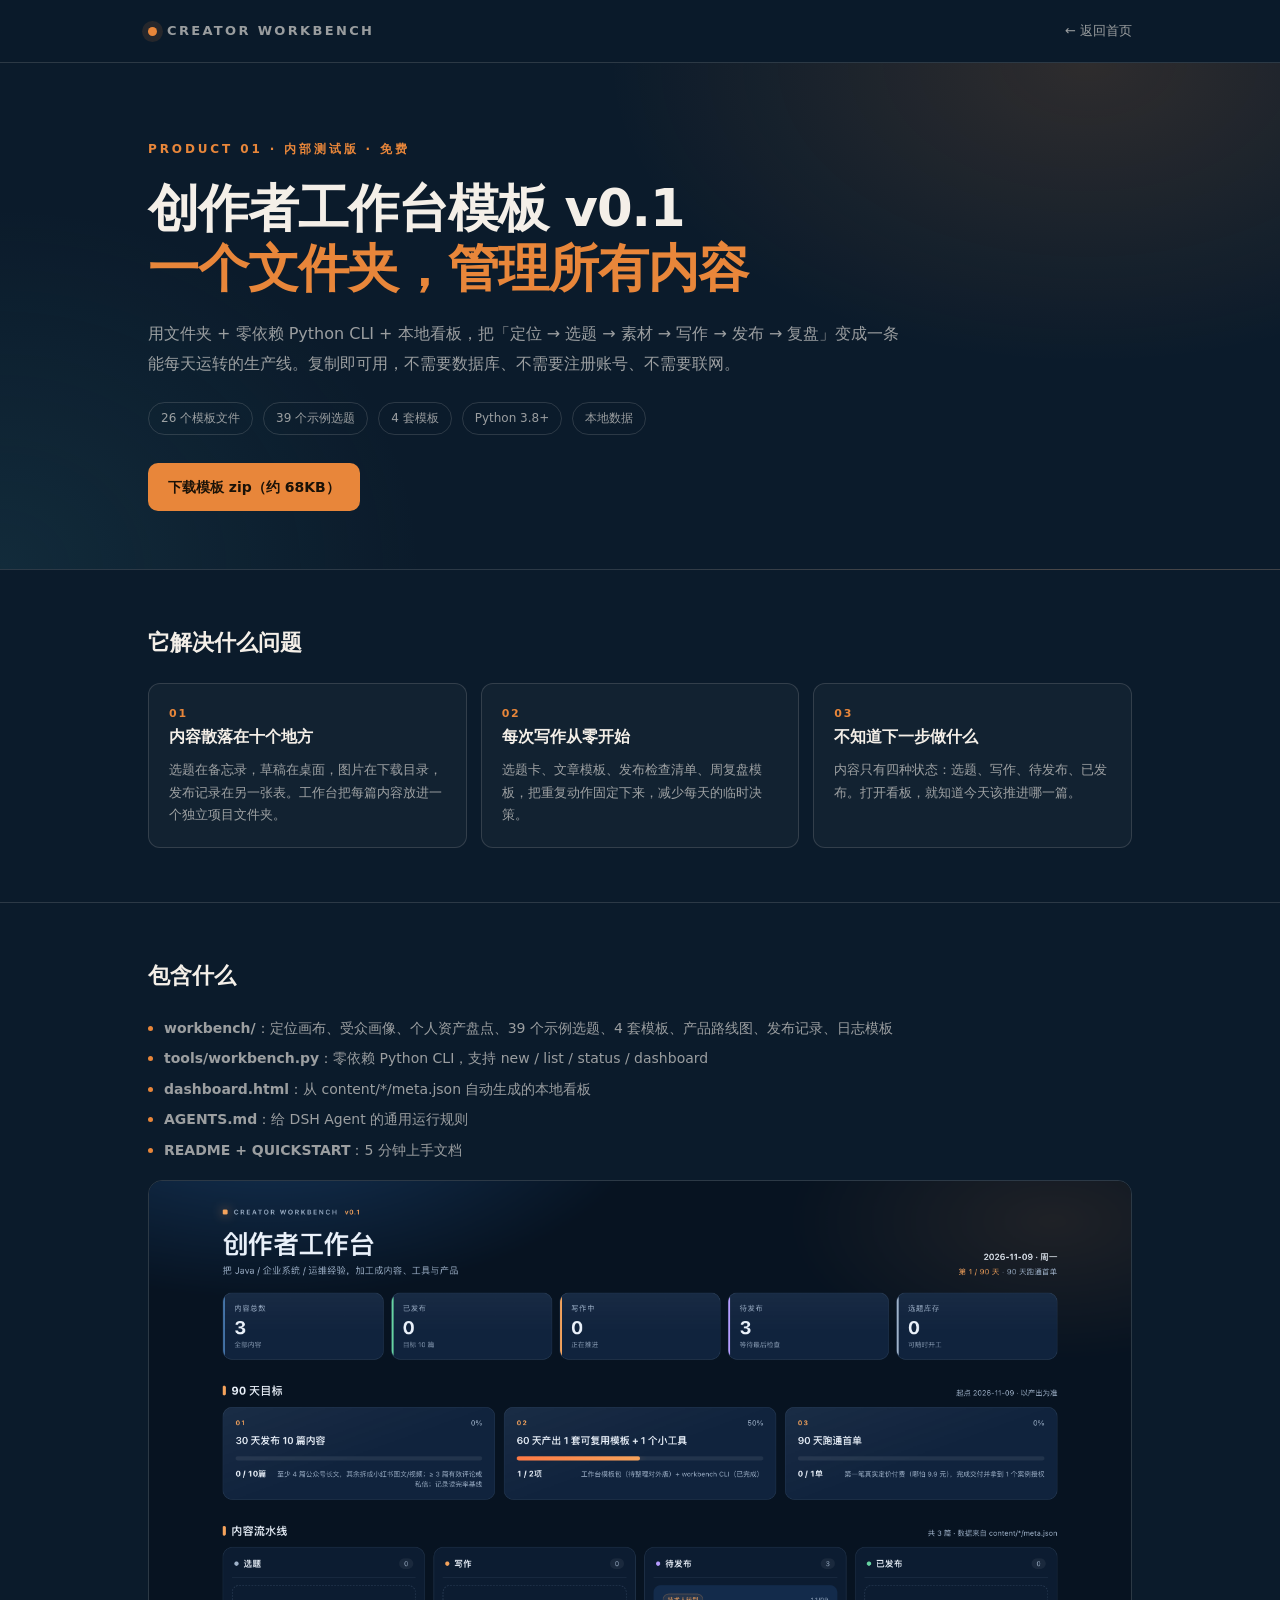
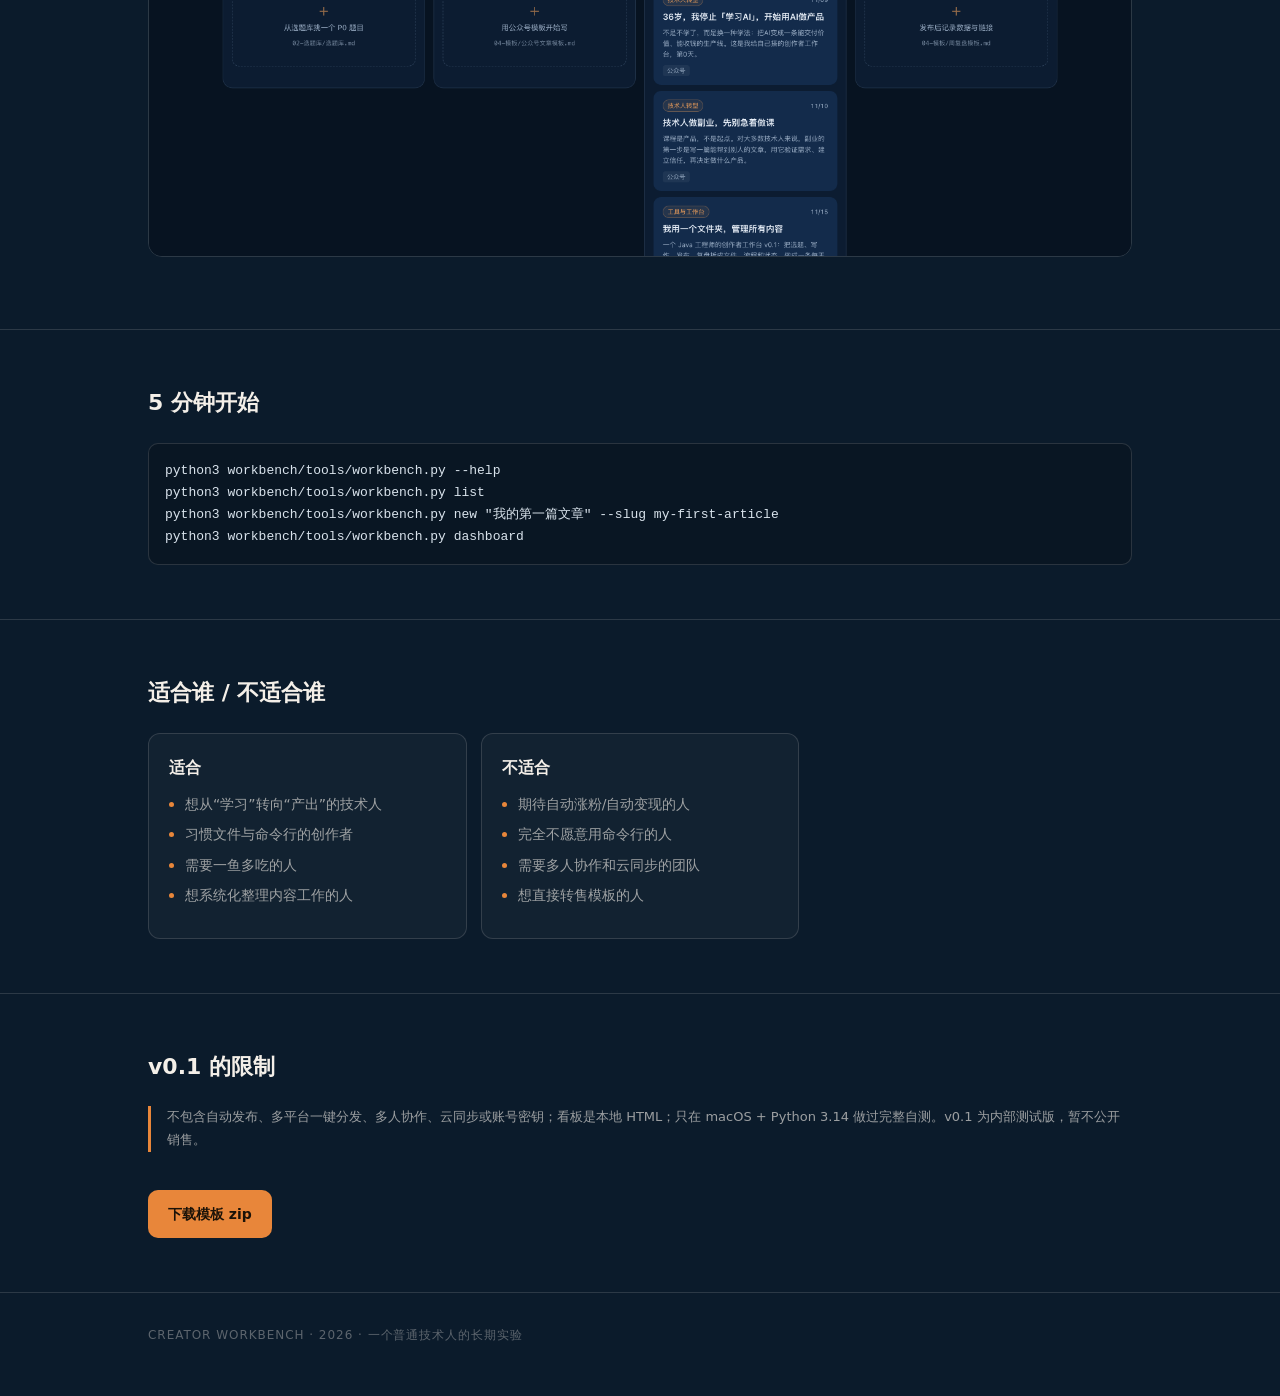
==== products/creator-workbench-template.html @ 11e23430 "Add product detail pages and product links" ====
<!doctype html><html lang="zh-CN"><head><meta charset="utf-8"><meta name="viewport" content="width=device-width, initial-scale=1"><title>创作者工作台模板 v0.1 · 一个文件夹管理所有内容</title><link rel="stylesheet" href="../assets/product.css"></head><body>
<nav class="nav"><div class="wrap nav-in"><a class="brand" href="../index.html"><span class="mark"></span>CREATOR WORKBENCH</a><a href="../index.html">← 返回首页</a></div></nav>
<header class="hero"><div class="wrap">
<div class="eyebrow">PRODUCT 01 · 内部测试版 · 免费</div>
<h1>创作者工作台模板 v0.1<br><span>一个文件夹，管理所有内容</span></h1>
<p class="lead">用文件夹 + 零依赖 Python CLI + 本地看板，把「定位 → 选题 → 素材 → 写作 → 发布 → 复盘」变成一条能每天运转的生产线。复制即可用，不需要数据库、不需要注册账号、不需要联网。</p>
<div class="pills"><span class="pill">26 个模板文件</span><span class="pill">39 个示例选题</span><span class="pill">4 套模板</span><span class="pill">Python 3.8+</span><span class="pill">本地数据</span></div>
<a class="download" href="../downloads/creator-workbench-template-v0.1.zip">下载模板 zip（约 68KB）</a>
</div></header>
<section class="section"><div class="wrap"><h2>它解决什么问题</h2><div class="grid">
<div class="card"><div class="num">01</div><h3>内容散落在十个地方</h3><p>选题在备忘录，草稿在桌面，图片在下载目录，发布记录在另一张表。工作台把每篇内容放进一个独立项目文件夹。</p></div>
<div class="card"><div class="num">02</div><h3>每次写作从零开始</h3><p>选题卡、文章模板、发布检查清单、周复盘模板，把重复动作固定下来，减少每天的临时决策。</p></div>
<div class="card"><div class="num">03</div><h3>不知道下一步做什么</h3><p>内容只有四种状态：选题、写作、待发布、已发布。打开看板，就知道今天该推进哪一篇。</p></div>
</div></div></section>
<section class="section"><div class="wrap"><h2>包含什么</h2><ul class="list"><li><b>workbench/</b>：定位画布、受众画像、个人资产盘点、39 个示例选题、4 套模板、产品路线图、发布记录、日志模板</li><li><b>tools/workbench.py</b>：零依赖 Python CLI，支持 new / list / status / dashboard</li><li><b>dashboard.html</b>：从 content/*/meta.json 自动生成的本地看板</li><li><b>AGENTS.md</b>：给 DSH Agent 的通用运行规则</li><li><b>README + QUICKSTART</b>：5 分钟上手文档</li></ul><img class="img" src="../assets/product-workbench-dashboard.png" alt="创作者工作台看板"></div></section>
<section class="section"><div class="wrap"><h2>5 分钟开始</h2><div class="code">python3 workbench/tools/workbench.py --help
python3 workbench/tools/workbench.py list
python3 workbench/tools/workbench.py new "我的第一篇文章" --slug my-first-article
python3 workbench/tools/workbench.py dashboard</div></div></section>
<section class="section"><div class="wrap"><h2>适合谁 / 不适合谁</h2><div class="grid"><div class="card"><h3>适合</h3><ul class="list"><li>想从“学习”转向“产出”的技术人</li><li>习惯文件与命令行的创作者</li><li>需要一鱼多吃的人</li><li>想系统化整理内容工作的人</li></ul></div><div class="card"><h3>不适合</h3><ul class="list"><li>期待自动涨粉/自动变现的人</li><li>完全不愿意用命令行的人</li><li>需要多人协作和云同步的团队</li><li>想直接转售模板的人</li></ul></div></div></div></section>
<section class="section"><div class="wrap"><h2>v0.1 的限制</h2><p class="note">不包含自动发布、多平台一键分发、多人协作、云同步或账号密钥；看板是本地 HTML；只在 macOS + Python 3.14 做过完整自测。v0.1 为内部测试版，暂不公开销售。</p><a class="download" href="../downloads/creator-workbench-template-v0.1.zip">下载模板 zip</a></div></section>
<footer class="footer"><div class="wrap">CREATOR WORKBENCH · 2026 · 一个普通技术人的长期实验</div></footer>
</body></html>
---- assets/product.css ----
:root{--navy:#0B1B2B;--navy2:#10283D;--orange:#E8863A;--cream:#F4EFE8;--dim:rgba(244,239,232,.62);--line:rgba(244,239,232,.14);--max:1040px}
*{box-sizing:border-box;margin:0;padding:0}html{scroll-behavior:smooth}body{background:var(--navy);color:var(--cream);font-family:"PingFang SC","Hiragino Sans GB","Microsoft YaHei",system-ui,sans-serif;-webkit-font-smoothing:antialiased;line-height:1.75}
a{color:inherit;text-decoration:none}.wrap{max-width:var(--max);margin:0 auto;padding:0 28px}
.nav{position:sticky;top:0;z-index:20;background:rgba(11,27,43,.86);backdrop-filter:blur(16px);border-bottom:1px solid var(--line)}
.nav-in{height:62px;display:flex;align-items:center;justify-content:space-between}.brand{font-size:13px;letter-spacing:.18em;font-weight:700;display:flex;align-items:center;gap:10px}.mark{width:9px;height:9px;border-radius:50%;background:var(--orange);box-shadow:0 0 0 6px rgba(232,134,58,.12)}.nav a{font-size:13px;color:var(--dim)}
.hero{padding:76px 0 58px;border-bottom:1px solid var(--line);background:radial-gradient(800px 500px at 85% 0%,rgba(232,134,58,.16),transparent 60%),radial-gradient(700px 600px at 0% 100%,rgba(45,106,120,.2),transparent 60%)}
.eyebrow{color:var(--orange);font-size:12px;letter-spacing:.24em;font-weight:600}h1{font-size:clamp(32px,4vw,52px);line-height:1.18;margin-top:18px;font-weight:800;letter-spacing:-.02em}h1 span{color:var(--orange)}.lead{margin-top:20px;color:var(--dim);font-size:16px;max-width:760px;line-height:1.9}.pills{display:flex;flex-wrap:wrap;gap:10px;margin-top:22px}.pill{font-size:12px;border:1px solid var(--line);border-radius:999px;padding:5px 12px;color:var(--dim)}.download{display:inline-flex;align-items:center;gap:8px;margin-top:28px;background:var(--orange);color:#1a1208;font-weight:700;font-size:14px;padding:12px 20px;border-radius:10px}.download:hover{background:#f19a53}
.section{padding:54px 0;border-bottom:1px solid var(--line)}h2{font-size:22px;font-weight:700;margin-bottom:20px}h3{font-size:16px;margin-bottom:8px;color:var(--cream)}p{font-size:14px;color:var(--dim);margin-bottom:10px}.grid{display:grid;grid-template-columns:repeat(3,1fr);gap:14px}.card{border:1px solid var(--line);border-radius:12px;padding:20px;background:rgba(244,239,232,.03)}.card p{font-size:13px;margin:0}.card .num{color:var(--orange);font-size:11px;letter-spacing:.16em;font-weight:600}.list{list-style:none;margin:10px 0}.list li{font-size:14px;color:var(--dim);padding-left:16px;position:relative;margin-bottom:6px}.list li:before{content:"";position:absolute;left:0;top:10px;width:5px;height:5px;border-radius:50%;background:var(--orange)}
.code{background:rgba(0,0,0,.18);border:1px solid var(--line);border-radius:10px;padding:16px;font:13px/1.7 ui-monospace,SFMono-Regular,Menlo,monospace;color:#d9e3ec;white-space:pre-wrap}
.img{display:block;width:100%;border:1px solid var(--line);border-radius:14px;margin:18px 0}.note{border-left:3px solid var(--orange);padding-left:16px;color:var(--dim);font-size:13px}.footer{padding:32px 0 50px;color:rgba(244,239,232,.35);font-size:12px;letter-spacing:.08em}
@media(max-width:820px){.grid{grid-template-columns:1fr}.hero{padding:58px 0 44px}.section{padding:42px 0}}
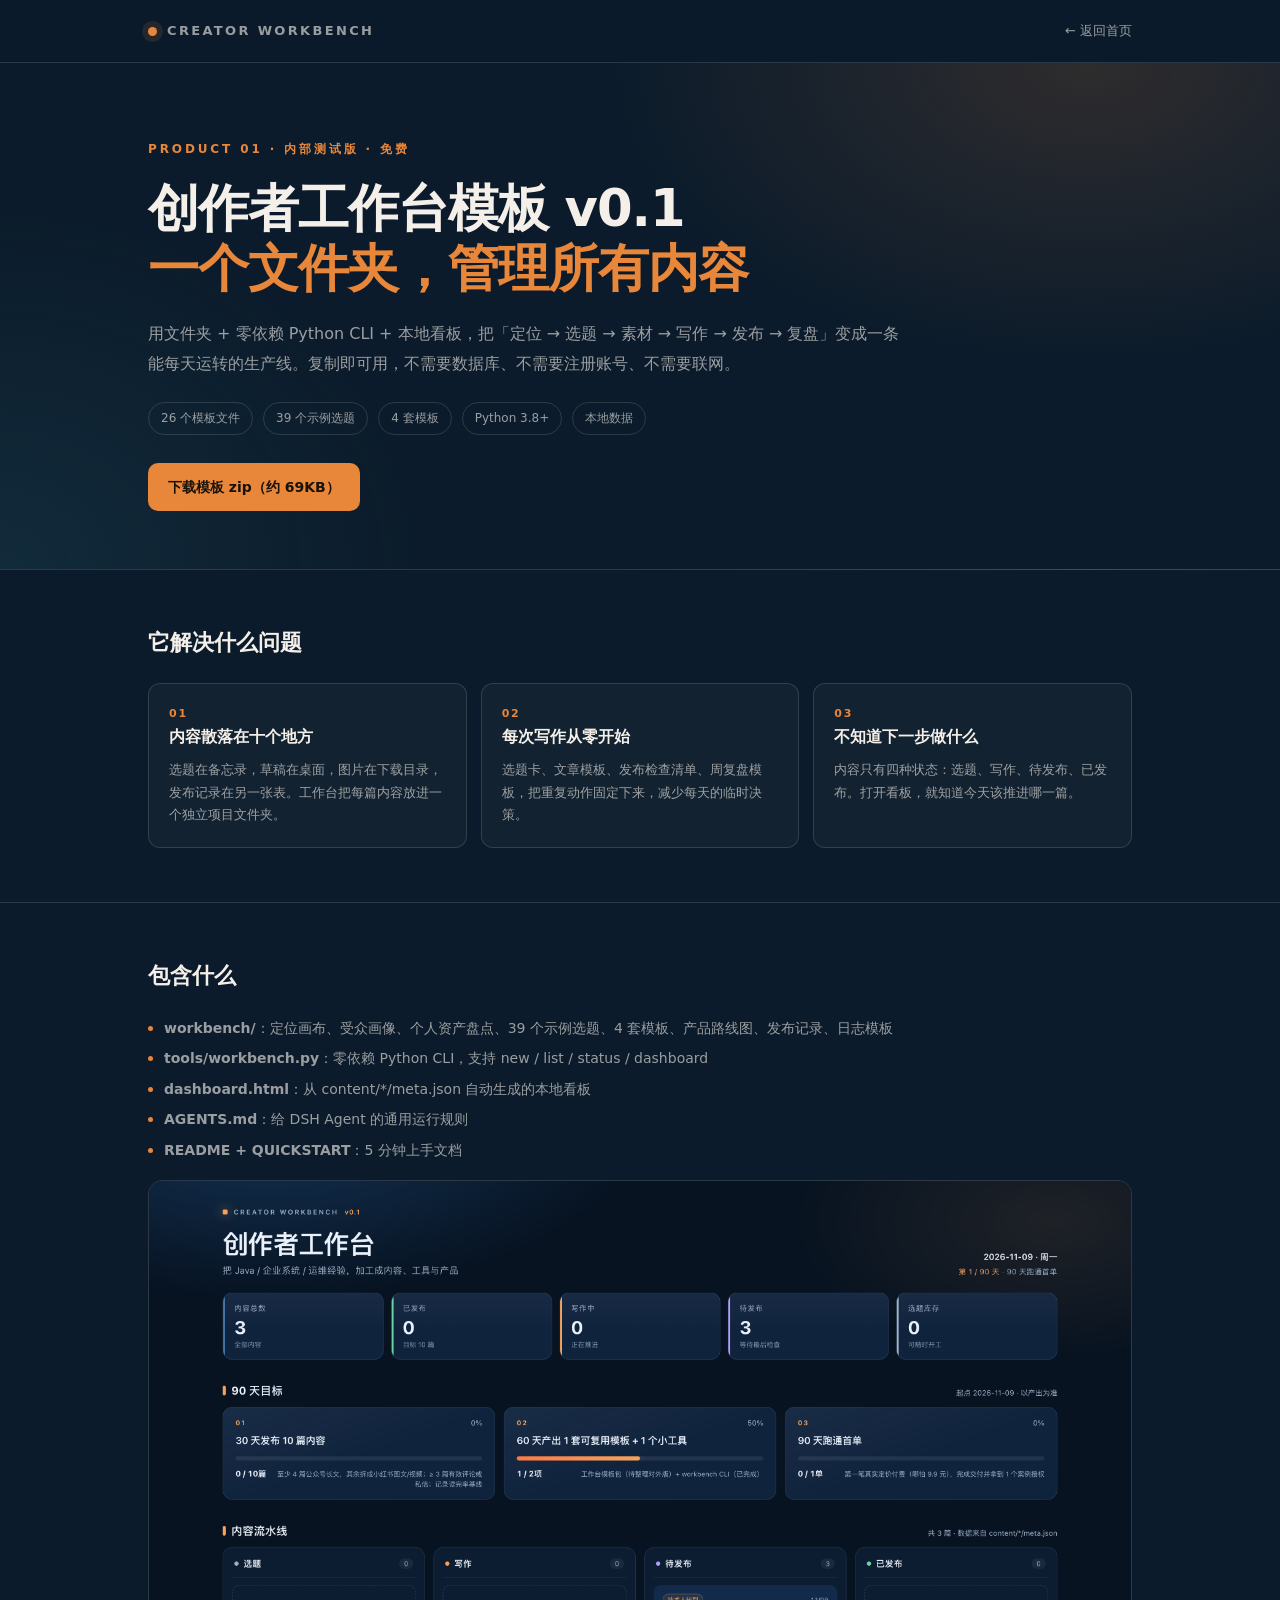
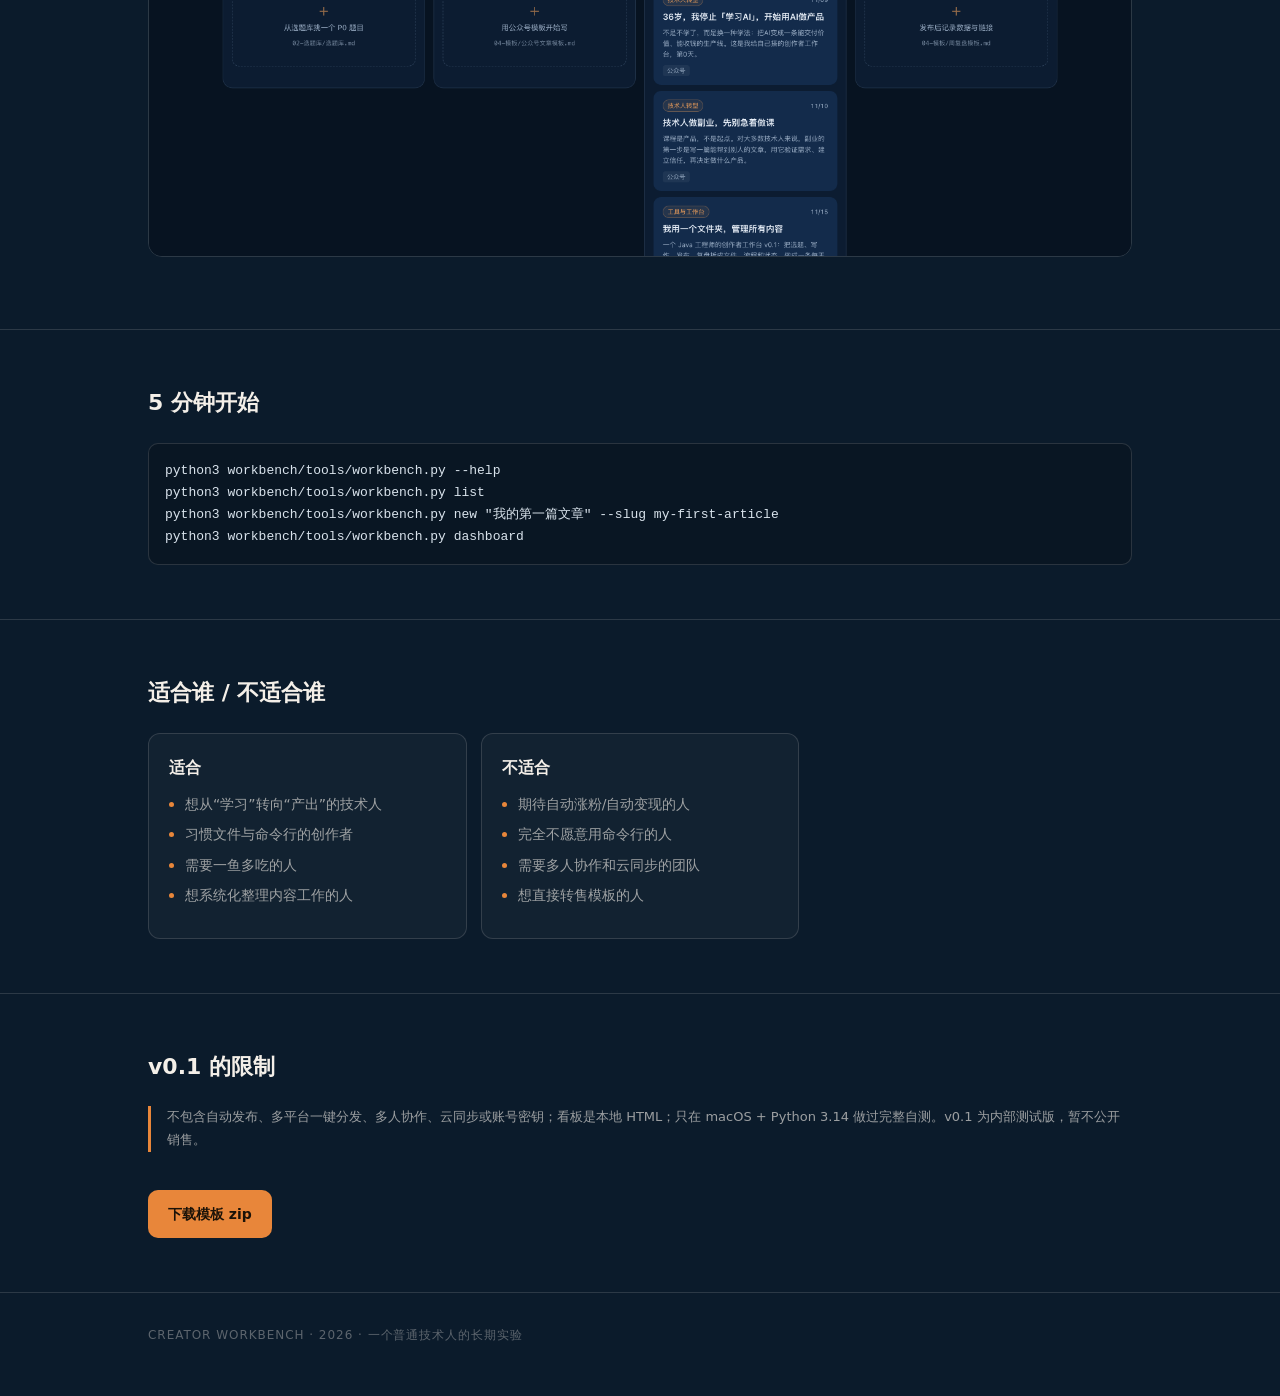
==== commit c01df4cf: "Refresh workbench template with check command" ====
--- a/products/creator-workbench-template.html
+++ b/products/creator-workbench-template.html
@@ -5,7 +5,7 @@
 <h1>创作者工作台模板 v0.1<br><span>一个文件夹，管理所有内容</span></h1>
 <p class="lead">用文件夹 + 零依赖 Python CLI + 本地看板，把「定位 → 选题 → 素材 → 写作 → 发布 → 复盘」变成一条能每天运转的生产线。复制即可用，不需要数据库、不需要注册账号、不需要联网。</p>
 <div class="pills"><span class="pill">26 个模板文件</span><span class="pill">39 个示例选题</span><span class="pill">4 套模板</span><span class="pill">Python 3.8+</span><span class="pill">本地数据</span></div>
-<a class="download" href="../downloads/creator-workbench-template-v0.1.zip">下载模板 zip（约 68KB）</a>
+<a class="download" href="../downloads/creator-workbench-template-v0.1.zip">下载模板 zip（约 69KB）</a>
 </div></header>
 <section class="section"><div class="wrap"><h2>它解决什么问题</h2><div class="grid">
 <div class="card"><div class="num">01</div><h3>内容散落在十个地方</h3><p>选题在备忘录，草稿在桌面，图片在下载目录，发布记录在另一张表。工作台把每篇内容放进一个独立项目文件夹。</p></div>
